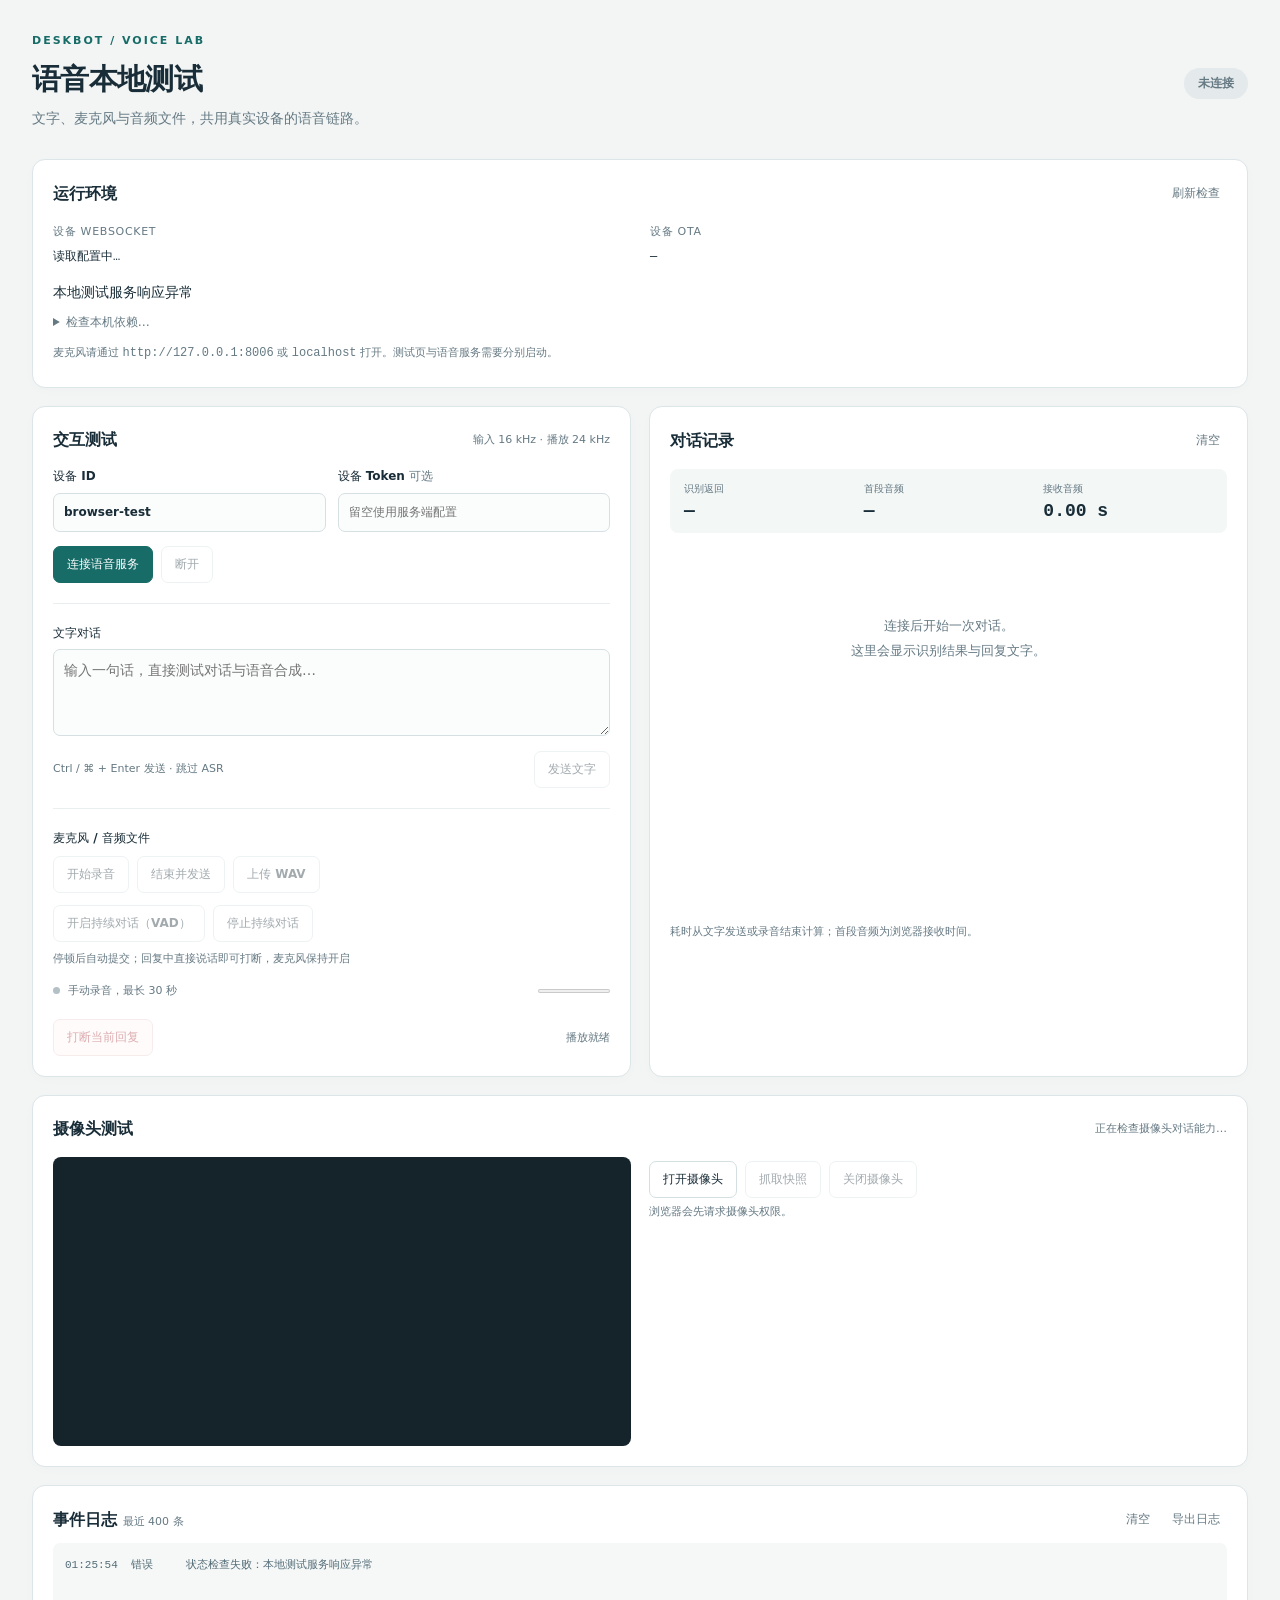
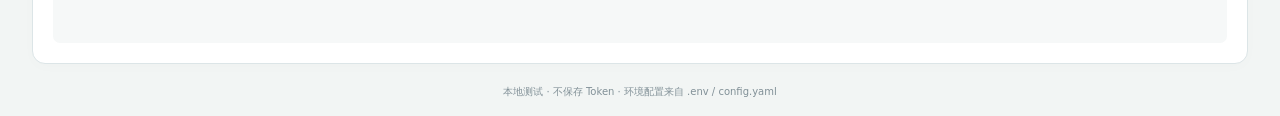
==== server/voice/local_test/index.html @ c0f8fbd3 "feat(voice): add continuous VAD dialogue and camera vision tools Add an injectable dialogue backend," ====
<!doctype html>
<html lang="zh-CN">
<head>
  <meta charset="UTF-8">
  <meta name="viewport" content="width=device-width, initial-scale=1">
  <title>Deskbot · 语音本地测试</title>
  <link rel="stylesheet" href="styles.css">
  <script src="app.js" defer></script>
</head>
<body>
  <main>
    <header class="page-header">
      <div><div class="eyebrow">DESKBOT / VOICE LAB</div><h1>语音本地测试</h1><p>文字、麦克风与音频文件，共用真实设备的语音链路。</p></div>
      <span id="connection-status" class="badge">未连接</span>
    </header>

    <section class="card environment" aria-labelledby="environment-title">
      <div class="section-heading"><h2 id="environment-title">运行环境</h2><button id="refresh-health" class="quiet">刷新检查</button></div>
      <div class="address-grid"><div><span class="label">设备 WebSocket</span><code id="ws-address">读取配置中…</code></div><div><span class="label">设备 OTA</span><code id="ota-address">—</code></div></div>
      <div id="health-status" class="health-list" aria-live="polite"></div>
      <details><summary id="readiness-summary">检查本机依赖…</summary><div id="readiness-details" class="readiness-list"></div></details>
      <p class="hint">麦克风请通过 <code>http://127.0.0.1:8006</code> 或 <code>localhost</code> 打开。测试页与语音服务需要分别启动。</p>
    </section>

    <div class="workspace">
      <section class="card controls" aria-labelledby="test-title">
        <div class="section-heading"><h2 id="test-title">交互测试</h2><span class="small">输入 16 kHz · 播放 24 kHz</span></div>
        <div class="connection-fields"><label>设备 ID<input id="device-id" value="browser-test" autocomplete="off" maxlength="128"></label><label>设备 Token <span class="optional">可选</span><input id="token" type="password" autocomplete="off" placeholder="留空使用服务端配置"></label></div>
        <div class="button-row"><button id="connect" class="primary">连接语音服务</button><button id="disconnect" disabled>断开</button></div>
        <div class="divider"></div>
        <form id="text-form"><label for="text-input">文字对话</label><textarea id="text-input" rows="3" placeholder="输入一句话，直接测试对话与语音合成…" maxlength="4000"></textarea><div class="form-footer"><span class="hint">Ctrl / ⌘ + Enter 发送 · 跳过 ASR</span><button id="send-text" type="submit" disabled>发送文字</button></div></form>
        <div class="divider"></div>
        <label>麦克风 / 音频文件</label>
        <div class="button-row"><button id="record" disabled>开始录音</button><button id="stop-record" disabled>结束并发送</button><button id="upload" disabled>上传 WAV</button><input id="audio-file" class="visually-hidden" type="file" accept=".wav,audio/wav,audio/x-wav"></div>
        <div class="button-row continuous-row"><button id="continuous" disabled>开启持续对话（VAD）</button><button id="stop-continuous" disabled>停止持续对话</button><span class="hint">停顿后自动提交；回复中直接说话即可打断，麦克风保持开启</span></div>
        <div class="recording-status"><span id="recording-dot" class="dot"></span><span id="recording-status">手动录音，最长 30 秒</span><meter id="audio-level" min="0" max="1" value="0" aria-label="麦克风音量"></meter></div>
        <div class="interrupt-row"><button id="abort" class="danger" disabled>打断当前回复</button><span id="playback-status" class="hint" aria-live="polite">播放就绪</span></div>
      </section>

      <section class="card dialogue" aria-labelledby="dialogue-title">
        <div class="section-heading"><h2 id="dialogue-title">对话记录</h2><button id="clear-dialogue" class="quiet">清空</button></div>
        <div class="metrics"><div><span>识别返回</span><strong id="metric-stt">—</strong></div><div><span>首段音频</span><strong id="metric-audio">—</strong></div><div><span>接收音频</span><strong id="metric-duration">0.00 s</strong></div></div>
        <div id="transcript" class="transcript" aria-live="polite"><p id="empty-transcript" class="empty-state">连接后开始一次对话。<br>这里会显示识别结果与回复文字。</p></div>
        <p class="hint metric-note">耗时从文字发送或录音结束计算；首段音频为浏览器接收时间。</p>
      </section>
    </div>

    <section class="card camera" aria-labelledby="camera-title">
      <div class="section-heading"><h2 id="camera-title">摄像头测试</h2><span class="small" id="camera-capability">正在检查摄像头对话能力…</span></div>
      <div class="camera-grid"><video id="camera-preview" autoplay muted playsinline></video><div class="camera-side"><div class="button-row"><button id="camera-start">打开摄像头</button><button id="camera-shot" disabled>抓取快照</button><button id="camera-stop" disabled>关闭摄像头</button></div><canvas id="camera-canvas" class="visually-hidden"></canvas><img id="camera-snapshot" alt="最近一次摄像头快照" hidden><p id="camera-status" class="hint">浏览器会先请求摄像头权限。</p></div></div>
    </section>

    <section class="card log-card" aria-labelledby="log-title"><div class="section-heading"><h2 id="log-title">事件日志 <span class="small">最近 400 条</span></h2><div class="button-row"><button id="clear-log" class="quiet">清空</button><button id="export-log" class="quiet">导出日志</button></div></div><pre id="event-log" role="log" aria-live="off"></pre></section>
    <footer>本地测试 · 不保存 Token · 环境配置来自 .env / config.yaml</footer>
  </main>
</body>
</html>
---- server/voice/local_test/styles.css ----
:root{color-scheme:light;--ink:#192d38;--muted:#657983;--border:#dce5e7;--primary:#176c68;--primary-dark:#10514e;--soft:#eaf3f1;--red:#a9343b;--bg:#f2f5f4;font-family:Inter,"Noto Sans SC","PingFang SC","Microsoft YaHei",system-ui,sans-serif;font-size:14px;line-height:1.6}
*{box-sizing:border-box}body{margin:0;background:var(--bg);color:var(--ink)}main{max-width:1280px;margin:auto;padding:32px 32px 16px}.page-header{display:flex;justify-content:space-between;align-items:center;margin-bottom:25px}.eyebrow{font-size:11px;font-weight:750;letter-spacing:2px;color:var(--primary)}h1{font-size:29px;letter-spacing:-.7px;margin:6px 0 3px}h2{font-size:16px;margin:0}p{margin:5px 0;color:var(--muted)}.card{background:#fff;border:1px solid var(--border);border-radius:13px;padding:20px;box-shadow:0 3px 14px #162d3804}.section-heading{display:flex;align-items:center;justify-content:space-between;gap:12px;margin-bottom:15px}.badge{padding:6px 14px;border-radius:20px;font-size:12px;font-weight:600;background:#e4e9eb;color:var(--muted)}.badge.connected{background:#d9eee4;color:#23674b}.badge.busy{background:#f7ead1;color:#856328}.address-grid{display:grid;grid-template-columns:1fr 1fr;gap:20px}.label{display:block;font-size:11px;text-transform:uppercase;letter-spacing:.7px;color:var(--muted);margin-bottom:4px}code{font:12px ui-monospace,SFMono-Regular,Consolas,monospace;overflow-wrap:anywhere}.health-list{display:flex;flex-wrap:wrap;gap:8px 22px;margin:14px 0 10px}.health-item{font-size:12px}.health-item::before{content:"";display:inline-block;width:7px;height:7px;border-radius:50%;background:#b6883a;margin-right:7px}.health-item.ok::before{background:#368765}details{font-size:12px;color:var(--muted)}summary{cursor:pointer;width:fit-content}.readiness-list{display:flex;flex-wrap:wrap;gap:5px 16px;padding:9px 0}.readiness-list span{color:#91662a}.readiness-list span.ok{color:#37765f}.hint{font-size:11px;color:var(--muted)}.environment>.hint{margin-top:12px}.workspace{display:grid;grid-template-columns:minmax(0,1fr) minmax(0,1fr);gap:18px;margin:18px 0}.small{font-size:11px;font-weight:400;color:var(--muted)}.connection-fields{display:grid;grid-template-columns:1fr 1fr;gap:12px;margin-bottom:14px}label{display:block;font-weight:550;font-size:12px}.optional{font-weight:400;color:var(--muted)}input,textarea{font:inherit;width:100%;color:var(--ink);background:#fbfcfc;border:1px solid #d6e0e2;border-radius:7px;padding:9px 10px;margin-top:6px;outline:none}textarea{resize:vertical;min-height:82px}input:focus,textarea:focus{border-color:#518f89;box-shadow:0 0 0 3px #176c6810}button{font:inherit;font-size:12px;font-weight:550;border:1px solid #d4dfe1;border-radius:7px;padding:8px 13px;background:white;color:var(--ink);cursor:pointer;transition:background .15s}button:hover:not(:disabled){background:#f0f5f4}button:focus-visible{outline:3px solid #83c1b7;outline-offset:2px}button:disabled{opacity:.4;cursor:not-allowed}button.primary{background:var(--primary);border-color:var(--primary);color:white}button.primary:hover:not(:disabled){background:var(--primary-dark)}button.quiet{border:none;padding:4px 7px;background:none;color:var(--muted)}button.danger{border-color:#ecd0d2;background:#fff7f7;color:var(--red)}.button-row{display:flex;flex-wrap:wrap;align-items:center;gap:8px}.divider{height:1px;background:#e9eeee;margin:20px 0}.form-footer{display:flex;align-items:center;justify-content:space-between;gap:10px;margin-top:8px}.controls>label{margin-bottom:8px}.recording-status{display:flex;align-items:center;gap:8px;font-size:11px;color:var(--muted);margin-top:13px;min-height:20px}.dot{width:7px;height:7px;border-radius:50%;background:#b3c0c6}.dot.active{background:#bc454a;animation:pulse 1s ease-in-out infinite}meter{width:72px;height:8px;margin-left:auto}.interrupt-row{display:flex;align-items:center;justify-content:space-between;gap:10px;margin-top:18px}.metrics{display:grid;grid-template-columns:repeat(3,1fr);background:#f3f7f6;padding:12px 14px;border-radius:8px;gap:10px}.metrics span{display:block;color:var(--muted);font-size:10px}.metrics strong{display:block;font:600 18px ui-monospace,Consolas,monospace;margin-top:4px}.dialogue{display:flex;flex-direction:column}.transcript{overflow-y:auto;min-height:260px;max-height:380px;flex:1;padding:16px 2px}.empty-state{text-align:center;margin-top:65px;font-size:13px;line-height:1.9}.message{margin-bottom:17px}.message-label{font-size:10px;color:var(--muted);letter-spacing:.5px;margin-bottom:4px}.message-body{font-size:13px;line-height:1.85;white-space:pre-wrap;overflow-wrap:anywhere;background:#f4f7f7;padding:10px 13px;border-radius:0 9px 9px 9px}.message.assistant .message-body{background:#eaf3f0}.message.system .message-body{background:#fff5e7;color:#8b6029}.metric-note{margin-top:10px}.log-card .section-heading{margin-bottom:10px}#event-log{background:#f6f8f8;border-radius:7px;color:#536c76;font:11px/1.85 ui-monospace,Consolas,monospace;white-space:pre-wrap;overflow-wrap:anywhere;max-height:210px;min-height:100px;overflow:auto;padding:12px;margin:0}footer{text-align:center;color:#819097;font-size:10px;margin-top:20px}.visually-hidden{position:absolute;width:1px;height:1px;clip-path:inset(50%);overflow:hidden}@keyframes pulse{50%{opacity:.3}}@media(prefers-reduced-motion:reduce){.dot.active{animation:none}}@media(max-width:850px){main{padding:22px 18px}.workspace{grid-template-columns:1fr}.address-grid{grid-template-columns:1fr;gap:10px}.transcript{max-height:300px}.page-header{gap:12px}h1{font-size:25px}.page-header p{font-size:12px}}@media(max-width:460px){main{padding:18px 12px}.card{padding:15px}.connection-fields{grid-template-columns:1fr}.form-footer{align-items:flex-end}.form-footer .hint{max-width:150px}.section-heading .small{font-size:10px}.badge{white-space:nowrap}.interrupt-row{align-items:flex-start}.interrupt-row .hint{max-width:120px;text-align:right}}

.continuous-row{margin-top:12px}.camera{margin-bottom:18px}.camera-grid{display:grid;grid-template-columns:minmax(240px,1fr) minmax(220px,1fr);gap:18px;align-items:start}.camera-grid video{width:100%;min-height:180px;max-height:360px;object-fit:contain;background:#15242b;border-radius:8px}.camera-side{min-width:0;padding-top:4px}.camera-side img{max-width:100%;max-height:280px;object-fit:contain;margin-top:12px;border-radius:8px}.snapshot-download{display:inline-block;margin-top:12px;color:var(--primary);font-size:12px}@media(max-width:600px){.camera-grid{grid-template-columns:1fr}}
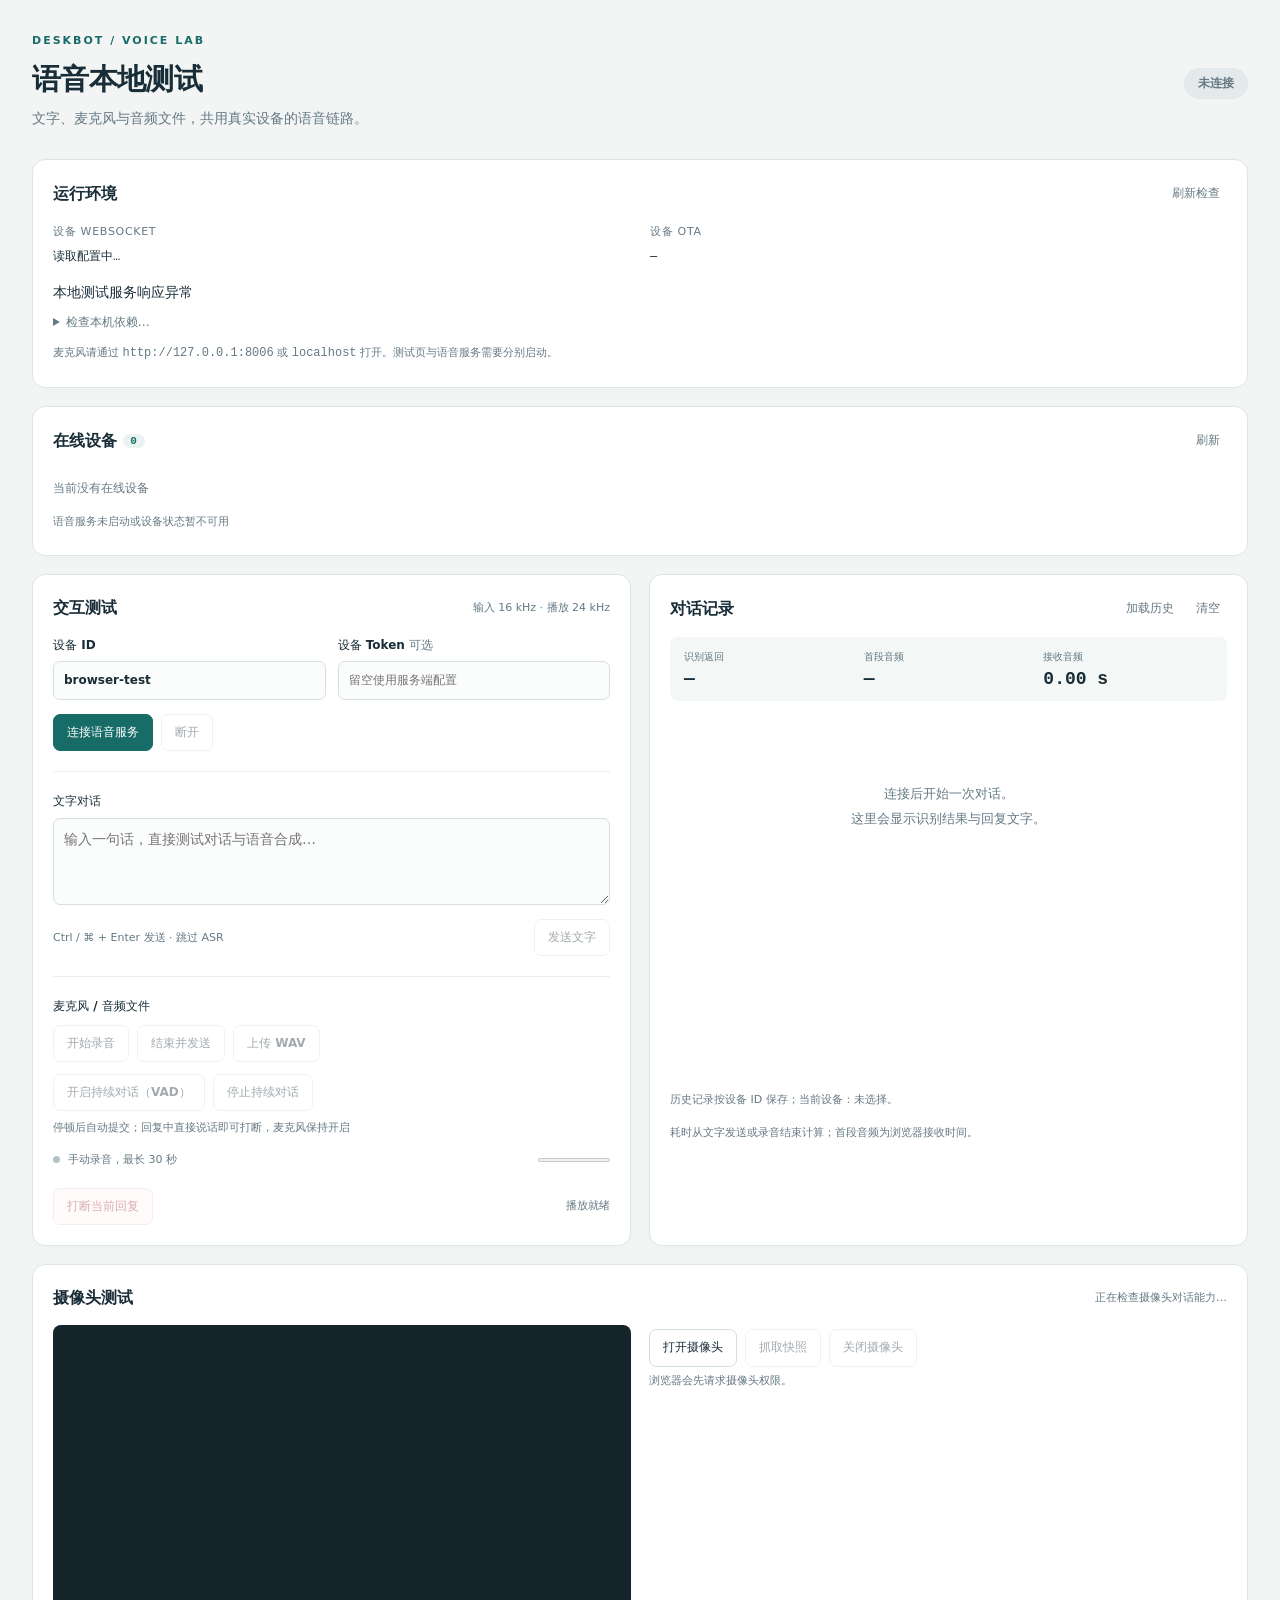
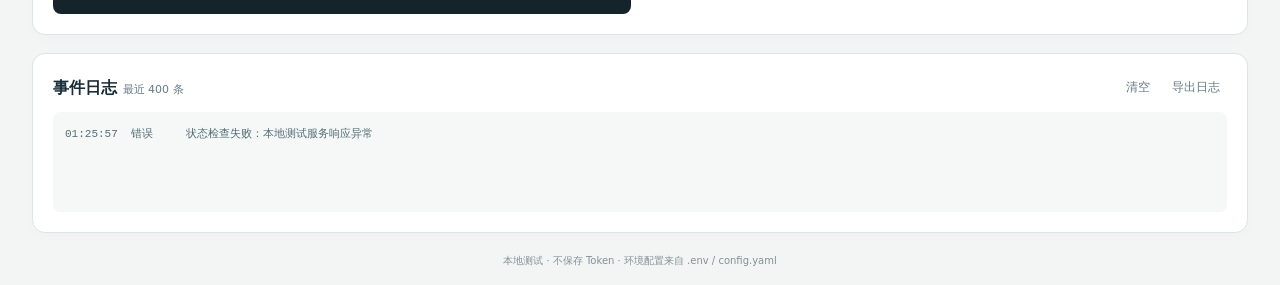
==== commit ff7fc86b: "feat(voice): add multi-device monitoring and paced replies Record the local voice server workflow, d" ====
--- a/server/voice/local_test/index.html
+++ b/server/voice/local_test/index.html
@@ -5,7 +5,7 @@
   <meta name="viewport" content="width=device-width, initial-scale=1">
   <title>Deskbot · 语音本地测试</title>
   <link rel="stylesheet" href="styles.css">
-  <script src="app.js" defer></script>
+  <script src="app.js?v=devices-20261002" defer></script>
 </head>
 <body>
   <main>
@@ -20,6 +20,12 @@
       <div id="health-status" class="health-list" aria-live="polite"></div>
       <details><summary id="readiness-summary">检查本机依赖…</summary><div id="readiness-details" class="readiness-list"></div></details>
       <p class="hint">麦克风请通过 <code>http://127.0.0.1:8006</code> 或 <code>localhost</code> 打开。测试页与语音服务需要分别启动。</p>
+    </section>
+
+    <section class="card devices" aria-labelledby="devices-title">
+      <div class="section-heading"><h2 id="devices-title">在线设备 <span id="device-count" class="count-badge">0</span></h2><button id="refresh-devices" class="quiet">刷新</button></div>
+      <div id="device-list" class="device-list" aria-live="polite"><p class="empty-state">正在读取设备状态…</p></div>
+      <p id="device-status" class="hint">每 2 秒刷新一次；设备断开后会从列表移除。</p>
     </section>
 
     <div class="workspace">
@@ -38,9 +44,10 @@
       </section>
 
       <section class="card dialogue" aria-labelledby="dialogue-title">
-        <div class="section-heading"><h2 id="dialogue-title">对话记录</h2><button id="clear-dialogue" class="quiet">清空</button></div>
+        <div class="section-heading"><h2 id="dialogue-title">对话记录</h2><div class="button-row"><button id="load-history" class="quiet">加载历史</button><button id="clear-dialogue" class="quiet">清空</button></div></div>
         <div class="metrics"><div><span>识别返回</span><strong id="metric-stt">—</strong></div><div><span>首段音频</span><strong id="metric-audio">—</strong></div><div><span>接收音频</span><strong id="metric-duration">0.00 s</strong></div></div>
         <div id="transcript" class="transcript" aria-live="polite"><p id="empty-transcript" class="empty-state">连接后开始一次对话。<br>这里会显示识别结果与回复文字。</p></div>
+        <p id="history-status" class="hint metric-note">历史记录按设备 ID 保存；当前设备：未选择。</p>
         <p class="hint metric-note">耗时从文字发送或录音结束计算；首段音频为浏览器接收时间。</p>
       </section>
     </div>
--- a/server/voice/local_test/styles.css
+++ b/server/voice/local_test/styles.css
@@ -1,4 +1,4 @@
 :root{color-scheme:light;--ink:#192d38;--muted:#657983;--border:#dce5e7;--primary:#176c68;--primary-dark:#10514e;--soft:#eaf3f1;--red:#a9343b;--bg:#f2f5f4;font-family:Inter,"Noto Sans SC","PingFang SC","Microsoft YaHei",system-ui,sans-serif;font-size:14px;line-height:1.6}
 *{box-sizing:border-box}body{margin:0;background:var(--bg);color:var(--ink)}main{max-width:1280px;margin:auto;padding:32px 32px 16px}.page-header{display:flex;justify-content:space-between;align-items:center;margin-bottom:25px}.eyebrow{font-size:11px;font-weight:750;letter-spacing:2px;color:var(--primary)}h1{font-size:29px;letter-spacing:-.7px;margin:6px 0 3px}h2{font-size:16px;margin:0}p{margin:5px 0;color:var(--muted)}.card{background:#fff;border:1px solid var(--border);border-radius:13px;padding:20px;box-shadow:0 3px 14px #162d3804}.section-heading{display:flex;align-items:center;justify-content:space-between;gap:12px;margin-bottom:15px}.badge{padding:6px 14px;border-radius:20px;font-size:12px;font-weight:600;background:#e4e9eb;color:var(--muted)}.badge.connected{background:#d9eee4;color:#23674b}.badge.busy{background:#f7ead1;color:#856328}.address-grid{display:grid;grid-template-columns:1fr 1fr;gap:20px}.label{display:block;font-size:11px;text-transform:uppercase;letter-spacing:.7px;color:var(--muted);margin-bottom:4px}code{font:12px ui-monospace,SFMono-Regular,Consolas,monospace;overflow-wrap:anywhere}.health-list{display:flex;flex-wrap:wrap;gap:8px 22px;margin:14px 0 10px}.health-item{font-size:12px}.health-item::before{content:"";display:inline-block;width:7px;height:7px;border-radius:50%;background:#b6883a;margin-right:7px}.health-item.ok::before{background:#368765}details{font-size:12px;color:var(--muted)}summary{cursor:pointer;width:fit-content}.readiness-list{display:flex;flex-wrap:wrap;gap:5px 16px;padding:9px 0}.readiness-list span{color:#91662a}.readiness-list span.ok{color:#37765f}.hint{font-size:11px;color:var(--muted)}.environment>.hint{margin-top:12px}.workspace{display:grid;grid-template-columns:minmax(0,1fr) minmax(0,1fr);gap:18px;margin:18px 0}.small{font-size:11px;font-weight:400;color:var(--muted)}.connection-fields{display:grid;grid-template-columns:1fr 1fr;gap:12px;margin-bottom:14px}label{display:block;font-weight:550;font-size:12px}.optional{font-weight:400;color:var(--muted)}input,textarea{font:inherit;width:100%;color:var(--ink);background:#fbfcfc;border:1px solid #d6e0e2;border-radius:7px;padding:9px 10px;margin-top:6px;outline:none}textarea{resize:vertical;min-height:82px}input:focus,textarea:focus{border-color:#518f89;box-shadow:0 0 0 3px #176c6810}button{font:inherit;font-size:12px;font-weight:550;border:1px solid #d4dfe1;border-radius:7px;padding:8px 13px;background:white;color:var(--ink);cursor:pointer;transition:background .15s}button:hover:not(:disabled){background:#f0f5f4}button:focus-visible{outline:3px solid #83c1b7;outline-offset:2px}button:disabled{opacity:.4;cursor:not-allowed}button.primary{background:var(--primary);border-color:var(--primary);color:white}button.primary:hover:not(:disabled){background:var(--primary-dark)}button.quiet{border:none;padding:4px 7px;background:none;color:var(--muted)}button.danger{border-color:#ecd0d2;background:#fff7f7;color:var(--red)}.button-row{display:flex;flex-wrap:wrap;align-items:center;gap:8px}.divider{height:1px;background:#e9eeee;margin:20px 0}.form-footer{display:flex;align-items:center;justify-content:space-between;gap:10px;margin-top:8px}.controls>label{margin-bottom:8px}.recording-status{display:flex;align-items:center;gap:8px;font-size:11px;color:var(--muted);margin-top:13px;min-height:20px}.dot{width:7px;height:7px;border-radius:50%;background:#b3c0c6}.dot.active{background:#bc454a;animation:pulse 1s ease-in-out infinite}meter{width:72px;height:8px;margin-left:auto}.interrupt-row{display:flex;align-items:center;justify-content:space-between;gap:10px;margin-top:18px}.metrics{display:grid;grid-template-columns:repeat(3,1fr);background:#f3f7f6;padding:12px 14px;border-radius:8px;gap:10px}.metrics span{display:block;color:var(--muted);font-size:10px}.metrics strong{display:block;font:600 18px ui-monospace,Consolas,monospace;margin-top:4px}.dialogue{display:flex;flex-direction:column}.transcript{overflow-y:auto;min-height:260px;max-height:380px;flex:1;padding:16px 2px}.empty-state{text-align:center;margin-top:65px;font-size:13px;line-height:1.9}.message{margin-bottom:17px}.message-label{font-size:10px;color:var(--muted);letter-spacing:.5px;margin-bottom:4px}.message-body{font-size:13px;line-height:1.85;white-space:pre-wrap;overflow-wrap:anywhere;background:#f4f7f7;padding:10px 13px;border-radius:0 9px 9px 9px}.message.assistant .message-body{background:#eaf3f0}.message.system .message-body{background:#fff5e7;color:#8b6029}.metric-note{margin-top:10px}.log-card .section-heading{margin-bottom:10px}#event-log{background:#f6f8f8;border-radius:7px;color:#536c76;font:11px/1.85 ui-monospace,Consolas,monospace;white-space:pre-wrap;overflow-wrap:anywhere;max-height:210px;min-height:100px;overflow:auto;padding:12px;margin:0}footer{text-align:center;color:#819097;font-size:10px;margin-top:20px}.visually-hidden{position:absolute;width:1px;height:1px;clip-path:inset(50%);overflow:hidden}@keyframes pulse{50%{opacity:.3}}@media(prefers-reduced-motion:reduce){.dot.active{animation:none}}@media(max-width:850px){main{padding:22px 18px}.workspace{grid-template-columns:1fr}.address-grid{grid-template-columns:1fr;gap:10px}.transcript{max-height:300px}.page-header{gap:12px}h1{font-size:25px}.page-header p{font-size:12px}}@media(max-width:460px){main{padding:18px 12px}.card{padding:15px}.connection-fields{grid-template-columns:1fr}.form-footer{align-items:flex-end}.form-footer .hint{max-width:150px}.section-heading .small{font-size:10px}.badge{white-space:nowrap}.interrupt-row{align-items:flex-start}.interrupt-row .hint{max-width:120px;text-align:right}}
 
-.continuous-row{margin-top:12px}.camera{margin-bottom:18px}.camera-grid{display:grid;grid-template-columns:minmax(240px,1fr) minmax(220px,1fr);gap:18px;align-items:start}.camera-grid video{width:100%;min-height:180px;max-height:360px;object-fit:contain;background:#15242b;border-radius:8px}.camera-side{min-width:0;padding-top:4px}.camera-side img{max-width:100%;max-height:280px;object-fit:contain;margin-top:12px;border-radius:8px}.snapshot-download{display:inline-block;margin-top:12px;color:var(--primary);font-size:12px}@media(max-width:600px){.camera-grid{grid-template-columns:1fr}}
+.continuous-row{margin-top:12px}.count-badge{display:inline-block;min-width:22px;padding:1px 7px;border-radius:12px;background:var(--soft);color:var(--primary);font:600 11px ui-monospace,Consolas,monospace;text-align:center;vertical-align:2px}.devices{margin-top:18px}.device-list{display:grid;grid-template-columns:repeat(auto-fit,minmax(250px,1fr));gap:9px}.device-item{border:1px solid var(--border);border-radius:9px;padding:11px 13px;background:#fbfdfc}.device-heading{display:flex;align-items:center;justify-content:space-between;gap:10px}.device-heading strong{font-size:13px;overflow-wrap:anywhere}.device-state{padding:2px 7px;border-radius:10px;background:#d9eee4;color:#23674b;font-size:10px;white-space:nowrap}.device-detail{margin-top:3px;color:var(--muted);font:10px ui-monospace,Consolas,monospace;overflow-wrap:anywhere}.device-history{margin-top:8px;padding:4px 8px;font-size:11px}.devices .empty-state{margin:8px 0;text-align:left;font-size:12px}.camera{margin-bottom:18px}.camera-grid{display:grid;grid-template-columns:minmax(240px,1fr) minmax(220px,1fr);gap:18px;align-items:start}.camera-grid video{width:100%;min-height:180px;max-height:360px;object-fit:contain;background:#15242b;border-radius:8px}.camera-side{min-width:0;padding-top:4px}.camera-side img{max-width:100%;max-height:280px;object-fit:contain;margin-top:12px;border-radius:8px}.snapshot-download{display:inline-block;margin-top:12px;color:var(--primary);font-size:12px}@media(max-width:600px){.camera-grid{grid-template-columns:1fr}}
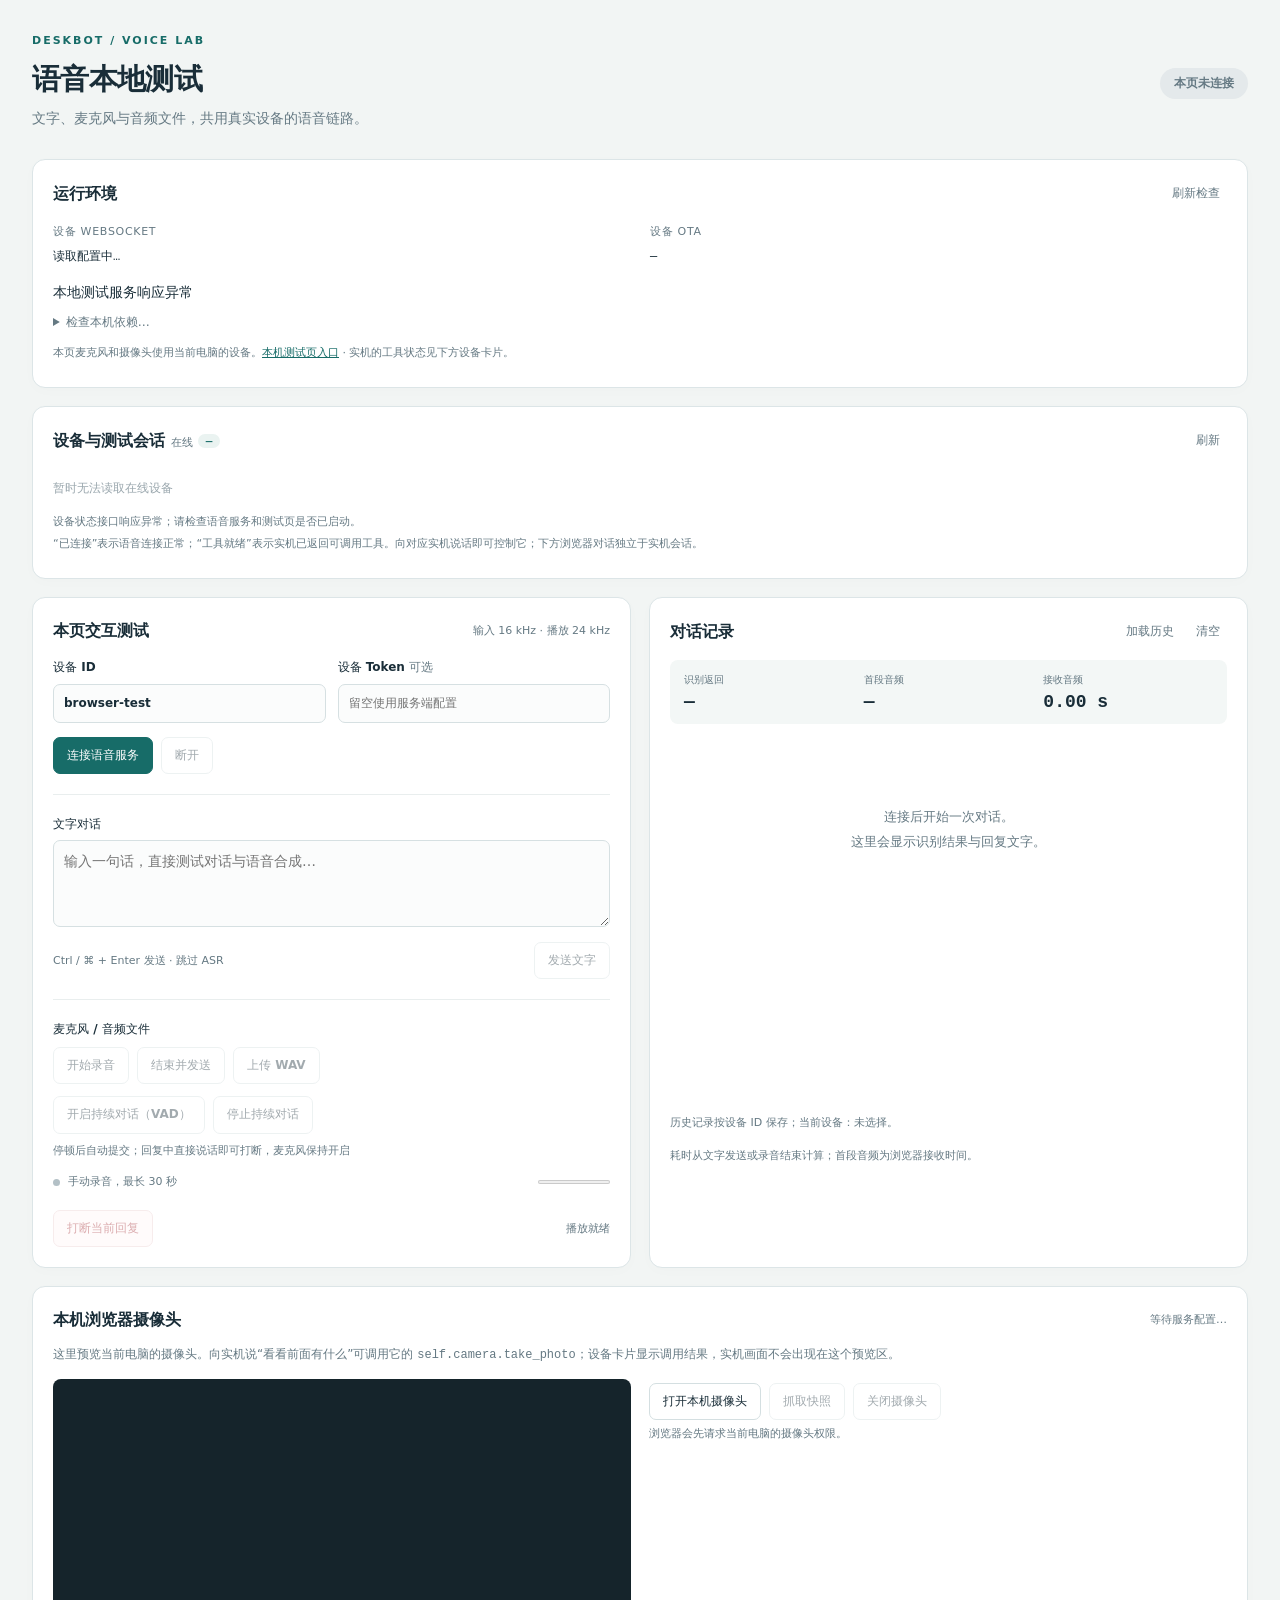
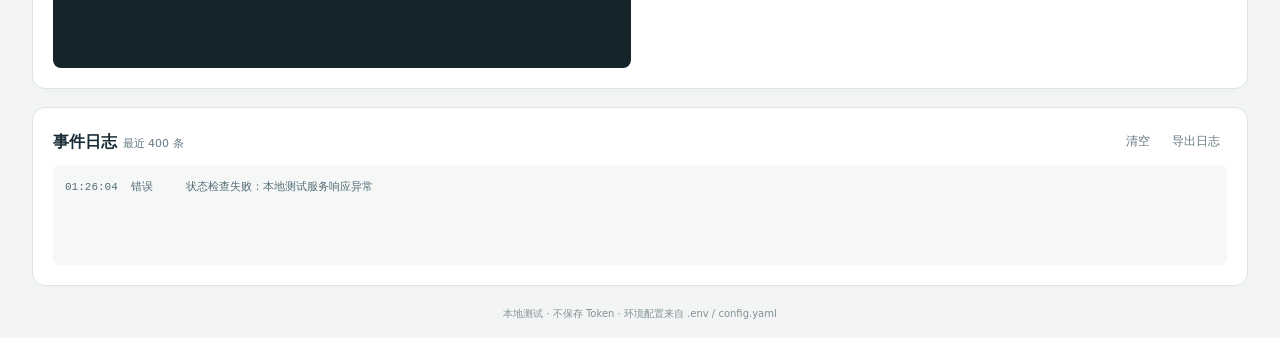
==== commit 4c28145a: "feat(voice): harden local voice server" ====
--- a/server/voice/local_test/index.html
+++ b/server/voice/local_test/index.html
@@ -5,32 +5,35 @@
   <meta name="viewport" content="width=device-width, initial-scale=1">
   <title>Deskbot · 语音本地测试</title>
   <link rel="stylesheet" href="styles.css">
-  <script src="app.js?v=devices-20261002" defer></script>
+  <script src="app.js?v=device-tools-20261002" defer></script>
 </head>
 <body>
   <main>
     <header class="page-header">
       <div><div class="eyebrow">DESKBOT / VOICE LAB</div><h1>语音本地测试</h1><p>文字、麦克风与音频文件，共用真实设备的语音链路。</p></div>
-      <span id="connection-status" class="badge">未连接</span>
+      <span id="connection-status" class="badge">本页未连接</span>
     </header>
+
+    <aside id="file-warning" class="file-warning" hidden><strong>请通过本地服务打开测试页</strong><p>当前是直接打开的 HTML 文件，无法读取设备状态、历史记录或连接工具通道。先启动 Deskbot，再点击下面的入口。</p><a href="http://127.0.0.1:8006/">打开 Deskbot 测试页 →</a></aside>
 
     <section class="card environment" aria-labelledby="environment-title">
       <div class="section-heading"><h2 id="environment-title">运行环境</h2><button id="refresh-health" class="quiet">刷新检查</button></div>
       <div class="address-grid"><div><span class="label">设备 WebSocket</span><code id="ws-address">读取配置中…</code></div><div><span class="label">设备 OTA</span><code id="ota-address">—</code></div></div>
       <div id="health-status" class="health-list" aria-live="polite"></div>
       <details><summary id="readiness-summary">检查本机依赖…</summary><div id="readiness-details" class="readiness-list"></div></details>
-      <p class="hint">麦克风请通过 <code>http://127.0.0.1:8006</code> 或 <code>localhost</code> 打开。测试页与语音服务需要分别启动。</p>
+      <p class="hint">本页麦克风和摄像头使用当前电脑的设备。<a href="http://127.0.0.1:8006/">本机测试页入口</a> · 实机的工具状态见下方设备卡片。</p>
     </section>
 
     <section class="card devices" aria-labelledby="devices-title">
-      <div class="section-heading"><h2 id="devices-title">在线设备 <span id="device-count" class="count-badge">0</span></h2><button id="refresh-devices" class="quiet">刷新</button></div>
+      <div class="section-heading"><h2 id="devices-title">设备与测试会话 <span class="small">在线</span> <span id="device-count" class="count-badge">—</span></h2><button id="refresh-devices" class="quiet">刷新</button></div>
       <div id="device-list" class="device-list" aria-live="polite"><p class="empty-state">正在读取设备状态…</p></div>
-      <p id="device-status" class="hint">每 2 秒刷新一次；设备断开后会从列表移除。</p>
+      <p id="device-status" class="hint">每 2 秒刷新一次；本页保留最近 10 个离线会话的最后诊断，设备重连后更新。刷新页面会清除离线记录。</p>
+      <p class="hint">“已连接”表示语音连接正常；“工具就绪”表示实机已返回可调用工具。向对应实机说话即可控制它；下方浏览器对话独立于实机会话。</p>
     </section>
 
     <div class="workspace">
       <section class="card controls" aria-labelledby="test-title">
-        <div class="section-heading"><h2 id="test-title">交互测试</h2><span class="small">输入 16 kHz · 播放 24 kHz</span></div>
+        <div class="section-heading"><h2 id="test-title">本页交互测试</h2><span class="small">输入 16 kHz · 播放 24 kHz</span></div>
         <div class="connection-fields"><label>设备 ID<input id="device-id" value="browser-test" autocomplete="off" maxlength="128"></label><label>设备 Token <span class="optional">可选</span><input id="token" type="password" autocomplete="off" placeholder="留空使用服务端配置"></label></div>
         <div class="button-row"><button id="connect" class="primary">连接语音服务</button><button id="disconnect" disabled>断开</button></div>
         <div class="divider"></div>
@@ -53,8 +56,9 @@
     </div>
 
     <section class="card camera" aria-labelledby="camera-title">
-      <div class="section-heading"><h2 id="camera-title">摄像头测试</h2><span class="small" id="camera-capability">正在检查摄像头对话能力…</span></div>
-      <div class="camera-grid"><video id="camera-preview" autoplay muted playsinline></video><div class="camera-side"><div class="button-row"><button id="camera-start">打开摄像头</button><button id="camera-shot" disabled>抓取快照</button><button id="camera-stop" disabled>关闭摄像头</button></div><canvas id="camera-canvas" class="visually-hidden"></canvas><img id="camera-snapshot" alt="最近一次摄像头快照" hidden><p id="camera-status" class="hint">浏览器会先请求摄像头权限。</p></div></div>
+      <div class="section-heading"><h2 id="camera-title">本机浏览器摄像头</h2><span class="small" id="camera-capability">正在检查本页工具通道…</span></div>
+      <p class="camera-scope">这里预览当前电脑的摄像头。向实机说“看看前面有什么”可调用它的 <code>self.camera.take_photo</code>；设备卡片显示调用结果，实机画面不会出现在这个预览区。</p>
+      <div class="camera-grid"><video id="camera-preview" autoplay muted playsinline></video><div class="camera-side"><div class="button-row"><button id="camera-start">打开本机摄像头</button><button id="camera-shot" disabled>抓取快照</button><button id="camera-stop" disabled>关闭摄像头</button></div><canvas id="camera-canvas" class="visually-hidden"></canvas><img id="camera-snapshot" alt="最近一次本机摄像头快照" hidden><p id="camera-status" class="hint">浏览器会先请求当前电脑的摄像头权限。</p></div></div>
     </section>
 
     <section class="card log-card" aria-labelledby="log-title"><div class="section-heading"><h2 id="log-title">事件日志 <span class="small">最近 400 条</span></h2><div class="button-row"><button id="clear-log" class="quiet">清空</button><button id="export-log" class="quiet">导出日志</button></div></div><pre id="event-log" role="log" aria-live="off"></pre></section>
--- a/server/voice/local_test/styles.css
+++ b/server/voice/local_test/styles.css
@@ -2,3 +2,7 @@
 *{box-sizing:border-box}body{margin:0;background:var(--bg);color:var(--ink)}main{max-width:1280px;margin:auto;padding:32px 32px 16px}.page-header{display:flex;justify-content:space-between;align-items:center;margin-bottom:25px}.eyebrow{font-size:11px;font-weight:750;letter-spacing:2px;color:var(--primary)}h1{font-size:29px;letter-spacing:-.7px;margin:6px 0 3px}h2{font-size:16px;margin:0}p{margin:5px 0;color:var(--muted)}.card{background:#fff;border:1px solid var(--border);border-radius:13px;padding:20px;box-shadow:0 3px 14px #162d3804}.section-heading{display:flex;align-items:center;justify-content:space-between;gap:12px;margin-bottom:15px}.badge{padding:6px 14px;border-radius:20px;font-size:12px;font-weight:600;background:#e4e9eb;color:var(--muted)}.badge.connected{background:#d9eee4;color:#23674b}.badge.busy{background:#f7ead1;color:#856328}.address-grid{display:grid;grid-template-columns:1fr 1fr;gap:20px}.label{display:block;font-size:11px;text-transform:uppercase;letter-spacing:.7px;color:var(--muted);margin-bottom:4px}code{font:12px ui-monospace,SFMono-Regular,Consolas,monospace;overflow-wrap:anywhere}.health-list{display:flex;flex-wrap:wrap;gap:8px 22px;margin:14px 0 10px}.health-item{font-size:12px}.health-item::before{content:"";display:inline-block;width:7px;height:7px;border-radius:50%;background:#b6883a;margin-right:7px}.health-item.ok::before{background:#368765}details{font-size:12px;color:var(--muted)}summary{cursor:pointer;width:fit-content}.readiness-list{display:flex;flex-wrap:wrap;gap:5px 16px;padding:9px 0}.readiness-list span{color:#91662a}.readiness-list span.ok{color:#37765f}.hint{font-size:11px;color:var(--muted)}.environment>.hint{margin-top:12px}.workspace{display:grid;grid-template-columns:minmax(0,1fr) minmax(0,1fr);gap:18px;margin:18px 0}.small{font-size:11px;font-weight:400;color:var(--muted)}.connection-fields{display:grid;grid-template-columns:1fr 1fr;gap:12px;margin-bottom:14px}label{display:block;font-weight:550;font-size:12px}.optional{font-weight:400;color:var(--muted)}input,textarea{font:inherit;width:100%;color:var(--ink);background:#fbfcfc;border:1px solid #d6e0e2;border-radius:7px;padding:9px 10px;margin-top:6px;outline:none}textarea{resize:vertical;min-height:82px}input:focus,textarea:focus{border-color:#518f89;box-shadow:0 0 0 3px #176c6810}button{font:inherit;font-size:12px;font-weight:550;border:1px solid #d4dfe1;border-radius:7px;padding:8px 13px;background:white;color:var(--ink);cursor:pointer;transition:background .15s}button:hover:not(:disabled){background:#f0f5f4}button:focus-visible{outline:3px solid #83c1b7;outline-offset:2px}button:disabled{opacity:.4;cursor:not-allowed}button.primary{background:var(--primary);border-color:var(--primary);color:white}button.primary:hover:not(:disabled){background:var(--primary-dark)}button.quiet{border:none;padding:4px 7px;background:none;color:var(--muted)}button.danger{border-color:#ecd0d2;background:#fff7f7;color:var(--red)}.button-row{display:flex;flex-wrap:wrap;align-items:center;gap:8px}.divider{height:1px;background:#e9eeee;margin:20px 0}.form-footer{display:flex;align-items:center;justify-content:space-between;gap:10px;margin-top:8px}.controls>label{margin-bottom:8px}.recording-status{display:flex;align-items:center;gap:8px;font-size:11px;color:var(--muted);margin-top:13px;min-height:20px}.dot{width:7px;height:7px;border-radius:50%;background:#b3c0c6}.dot.active{background:#bc454a;animation:pulse 1s ease-in-out infinite}meter{width:72px;height:8px;margin-left:auto}.interrupt-row{display:flex;align-items:center;justify-content:space-between;gap:10px;margin-top:18px}.metrics{display:grid;grid-template-columns:repeat(3,1fr);background:#f3f7f6;padding:12px 14px;border-radius:8px;gap:10px}.metrics span{display:block;color:var(--muted);font-size:10px}.metrics strong{display:block;font:600 18px ui-monospace,Consolas,monospace;margin-top:4px}.dialogue{display:flex;flex-direction:column}.transcript{overflow-y:auto;min-height:260px;max-height:380px;flex:1;padding:16px 2px}.empty-state{text-align:center;margin-top:65px;font-size:13px;line-height:1.9}.message{margin-bottom:17px}.message-label{font-size:10px;color:var(--muted);letter-spacing:.5px;margin-bottom:4px}.message-body{font-size:13px;line-height:1.85;white-space:pre-wrap;overflow-wrap:anywhere;background:#f4f7f7;padding:10px 13px;border-radius:0 9px 9px 9px}.message.assistant .message-body{background:#eaf3f0}.message.system .message-body{background:#fff5e7;color:#8b6029}.metric-note{margin-top:10px}.log-card .section-heading{margin-bottom:10px}#event-log{background:#f6f8f8;border-radius:7px;color:#536c76;font:11px/1.85 ui-monospace,Consolas,monospace;white-space:pre-wrap;overflow-wrap:anywhere;max-height:210px;min-height:100px;overflow:auto;padding:12px;margin:0}footer{text-align:center;color:#819097;font-size:10px;margin-top:20px}.visually-hidden{position:absolute;width:1px;height:1px;clip-path:inset(50%);overflow:hidden}@keyframes pulse{50%{opacity:.3}}@media(prefers-reduced-motion:reduce){.dot.active{animation:none}}@media(max-width:850px){main{padding:22px 18px}.workspace{grid-template-columns:1fr}.address-grid{grid-template-columns:1fr;gap:10px}.transcript{max-height:300px}.page-header{gap:12px}h1{font-size:25px}.page-header p{font-size:12px}}@media(max-width:460px){main{padding:18px 12px}.card{padding:15px}.connection-fields{grid-template-columns:1fr}.form-footer{align-items:flex-end}.form-footer .hint{max-width:150px}.section-heading .small{font-size:10px}.badge{white-space:nowrap}.interrupt-row{align-items:flex-start}.interrupt-row .hint{max-width:120px;text-align:right}}
 
 .continuous-row{margin-top:12px}.count-badge{display:inline-block;min-width:22px;padding:1px 7px;border-radius:12px;background:var(--soft);color:var(--primary);font:600 11px ui-monospace,Consolas,monospace;text-align:center;vertical-align:2px}.devices{margin-top:18px}.device-list{display:grid;grid-template-columns:repeat(auto-fit,minmax(250px,1fr));gap:9px}.device-item{border:1px solid var(--border);border-radius:9px;padding:11px 13px;background:#fbfdfc}.device-heading{display:flex;align-items:center;justify-content:space-between;gap:10px}.device-heading strong{font-size:13px;overflow-wrap:anywhere}.device-state{padding:2px 7px;border-radius:10px;background:#d9eee4;color:#23674b;font-size:10px;white-space:nowrap}.device-detail{margin-top:3px;color:var(--muted);font:10px ui-monospace,Consolas,monospace;overflow-wrap:anywhere}.device-history{margin-top:8px;padding:4px 8px;font-size:11px}.devices .empty-state{margin:8px 0;text-align:left;font-size:12px}.camera{margin-bottom:18px}.camera-grid{display:grid;grid-template-columns:minmax(240px,1fr) minmax(220px,1fr);gap:18px;align-items:start}.camera-grid video{width:100%;min-height:180px;max-height:360px;object-fit:contain;background:#15242b;border-radius:8px}.camera-side{min-width:0;padding-top:4px}.camera-side img{max-width:100%;max-height:280px;object-fit:contain;margin-top:12px;border-radius:8px}.snapshot-download{display:inline-block;margin-top:12px;color:var(--primary);font-size:12px}@media(max-width:600px){.camera-grid{grid-template-columns:1fr}}
+
+[hidden]{display:none!important}a{color:var(--primary)}.file-warning{padding:16px 20px;margin-bottom:18px;background:#fff4df;border:1px solid #ead6aa;border-radius:10px}.file-warning p{margin:5px 0 9px;font-size:12px}.file-warning a{font-weight:650}.camera-scope{font-size:12px;margin:-3px 0 15px}.device-item{min-width:0}.device-list.stale{opacity:.65}.device-tool-heading{display:flex;align-items:center;gap:8px;margin:12px 0 5px}.tool-state{padding:2px 7px;font-size:11px;border-radius:6px;background:#edf0f1;color:var(--muted)}.tool-state.ready{background:#d9eee4;color:#23674b}.tool-state.initializing{background:#fff1d8;color:#886421}.tool-state.error,.device-error{color:var(--red)}.tool-state.error{background:#fae9e9}.device-error{font-size:12px;overflow-wrap:anywhere;white-space:pre-wrap}.device-tools{margin-top:8px}.device-tools ul{margin:8px 0 0;padding:0;list-style:none;max-height:220px;overflow-y:auto}.device-tools li{padding:7px 0;border-bottom:1px solid var(--border)}.device-tools li:last-child{border-bottom:0}.device-tools li span{display:block;font-size:11px;white-space:pre-wrap;overflow-wrap:anywhere}.device-tool-actions{margin-top:9px}.device-tool-actions button{padding:5px 8px;font-size:11px}.device-last-call,.device-test-result{border-left:2px solid #97b9b0;background:#f0f5f3;padding:8px 10px;margin-top:10px;border-radius:0 5px 5px 0;overflow-wrap:anywhere}.device-last-call.failed,.device-test-result.failed{border-color:#c67479;background:#fcf0f0}.device-test-result pre{font:11px/1.6 ui-monospace,Consolas,monospace;white-space:pre-wrap;overflow-wrap:anywhere;max-height:160px;overflow:auto;margin:5px 0 0}
+.device-turn{margin-top:12px;padding-top:9px;border-top:1px solid var(--border)}.device-turn-metrics{display:grid;grid-template-columns:repeat(4,minmax(0,1fr));gap:8px;margin-top:5px}.device-turn-metrics span,.device-turn-metrics strong{display:block}.device-turn-metrics strong{font:600 13px/1.8 ui-monospace,Consolas,monospace}.device-turn .hint{font-size:10px}
+.device-item.offline{background:#f7f8f8;border-style:dashed}.device-state.offline{background:#e7ebed;color:#61727b}
